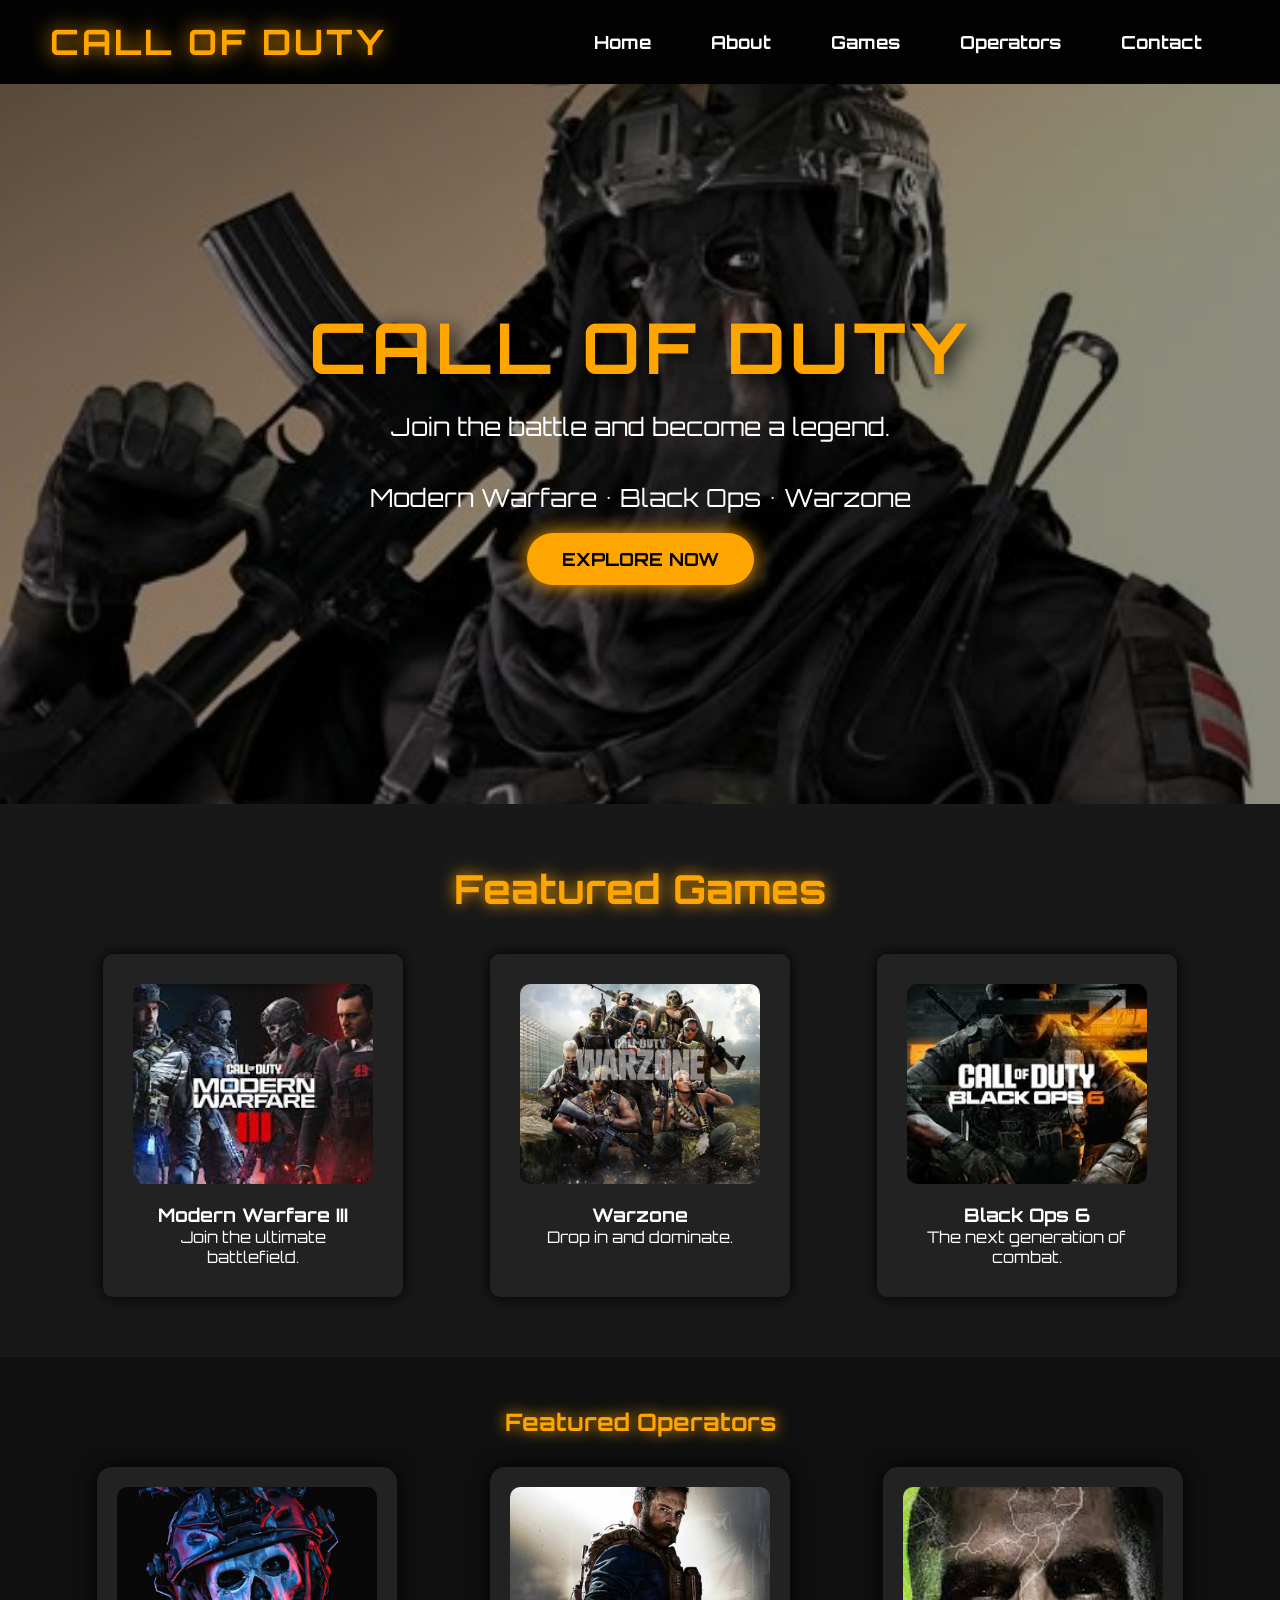
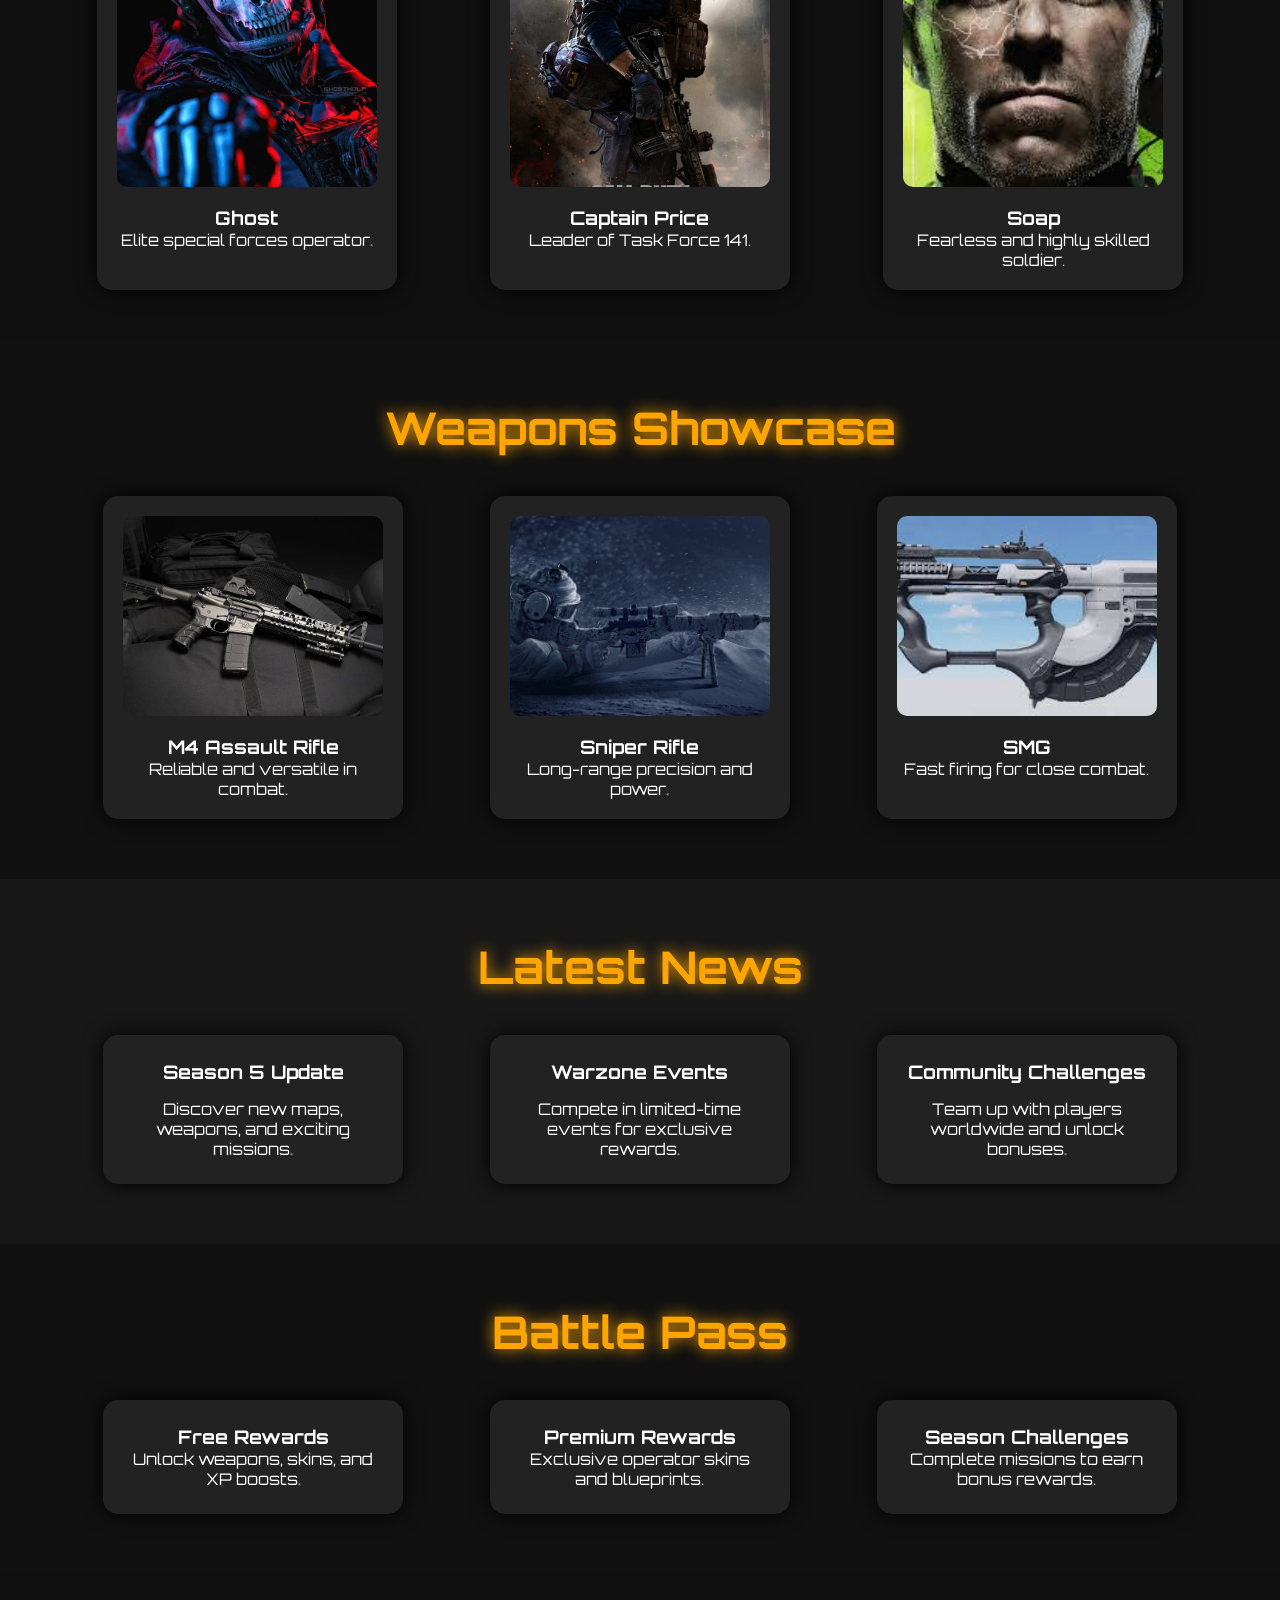
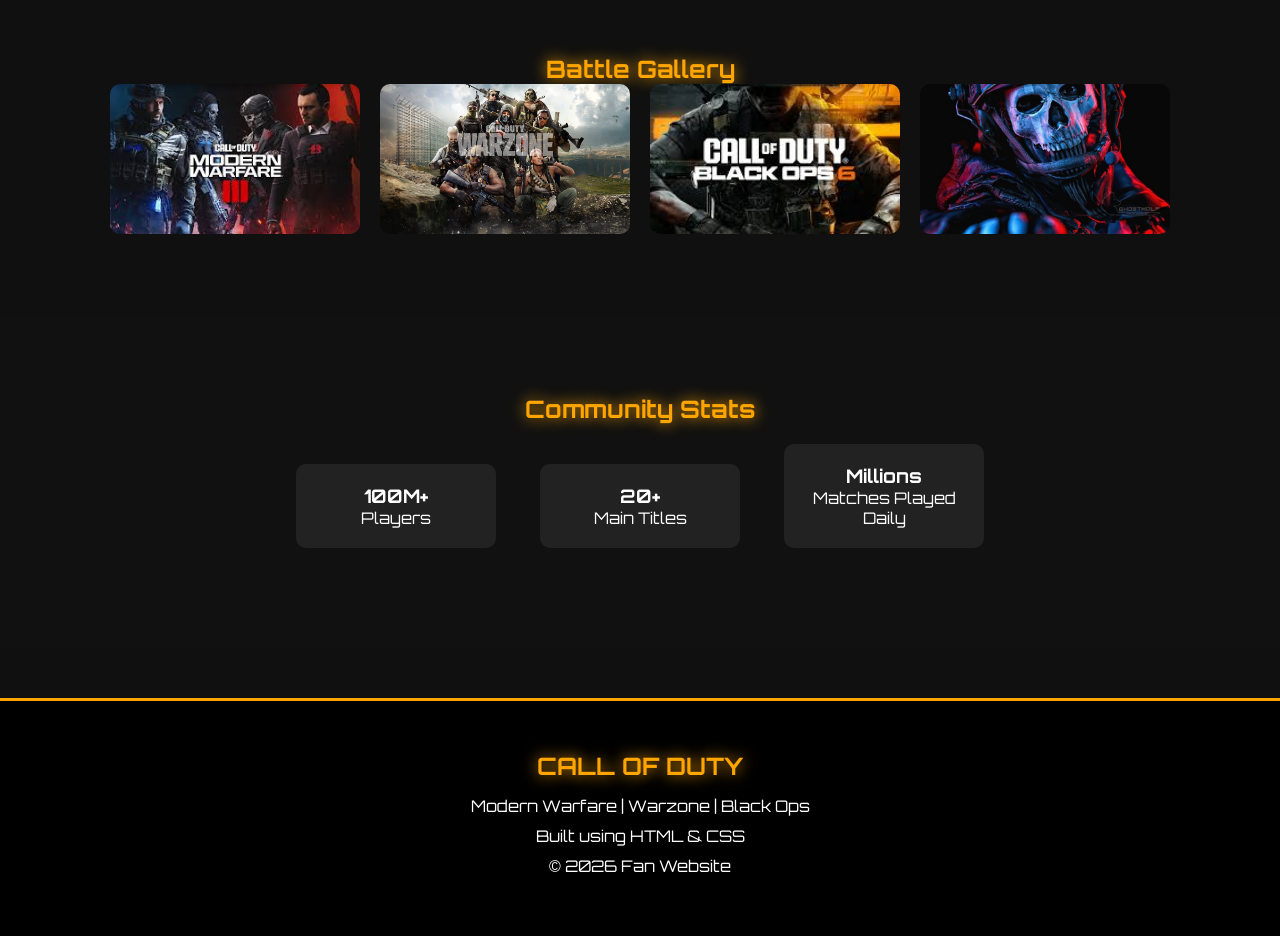
==== index.html @ a901c424 "First commit" ====
<!DOCTYPE html>
<html lang="en">

<head>

<meta charset="UTF-8">

<meta name="viewport" content="width=device-width, initial-scale=1.0">

<title>Call of Duty</title>

<link rel="stylesheet" href="css/style.css">

<link rel="icon" href="images/favicon.png">

<link href="https://fonts.googleapis.com/css2?family=Orbitron:wght@400;700&display=swap" rel="stylesheet">

</head>

<body>

<header>

<div class="logo">

<h1>CALL OF DUTY</h1>

</div>

<nav>

<a href="index.html">Home</a>

<a href="about.html">About</a>

<a href="games.html">Games</a>

<a href="operators.html">Operators</a>

<a href="contact.html">Contact</a>

</nav>

</header>

<section class="hero">

    <h2>CALL OF DUTY</h2>

<p>

Join the battle and become a legend.

</p>

<p>

Modern Warfare • Black Ops • Warzone

</p>

<a href="games.html">

<button>

EXPLORE NOW

</button>

</a>

</section>

<section class="cards">

<h2>Featured Games</h2>

<div class="container">

    <div class="card">

<img src="images/mw3.jpg" alt="Modern Warfare III">

<h3>Modern Warfare III</h3>

<p>Join the ultimate battlefield.</p>

</div>

<div class="card">

<img src="images/warzone.jpg" alt="Warzone">

<h3>Warzone</h3>

<p>Drop in and dominate.</p>

</div>

<div class="card">

<img src="images/bo6.jpg" alt="Black Ops 6">

<h3>Black Ops 6</h3>

<p>The next generation of combat.</p>

</div>

</div>

</section>
<section class="operators">

    <h2>Featured Operators</h2>

    <div class="operator-container">

        <div class="operator-card">
            <img src="images/ghost.jpg" alt="ghost">
            <h3>Ghost</h3>
            <p>Elite special forces operator.</p>
        </div>

        <div class="operator-card">
            
              <img src="images/price.jpg" alt="Captain Price">
            <h3>Captain Price</h3>
            <p>Leader of Task Force 141.</p>
        </div>

        <div class="operator-card">
            <img src="images/soap.jpg" alt="Soap">
            <h3>Soap</h3>
            <p>Fearless and highly skilled soldier.</p>
        </div>

    </div>

</section>

<section class="weapons">

    <h2>Weapons Showcase</h2>

    <div class="weapon-container">

        <div class="weapon-card">

            <img src="images/m4.jpg" alt="M4 Rifle">

            <h3>M4 Assault Rifle</h3>

            <p>Reliable and versatile in combat.</p>

        </div>

        <div class="weapon-card">

            <img src="images/sniper.jpg" alt="Sniper Rifle">

            <h3>Sniper Rifle</h3>

            <p>Long-range precision and power.</p>

        </div>

        <div class="weapon-card">

            <img src="images/smg.jpg" alt="SMG">

            <h3>SMG</h3>

            <p>Fast firing for close combat.</p>

        </div>

    </div>

</section>


<section class="news">

    <h2>Latest News</h2>

    <div class="news-container">

        <div class="news-card">

            <h3>Season 5 Update</h3>

            <p>Discover new maps, weapons, and exciting missions.</p>

        </div>

        <div class="news-card">

            <h3>Warzone Events</h3>

            <p>Compete in limited-time events for exclusive rewards.</p>

        </div>

        <div class="news-card">

            <h3>Community Challenges</h3>

            <p>Team up with players worldwide and unlock bonuses.</p>

        </div>

    </div>

</section>

<section class="battlepass">

    <h2>Battle Pass</h2>

    <div class="battle-container">

        <div class="battle-card">
            <h3>Free Rewards</h3>
            <p>Unlock weapons, skins, and XP boosts.</p>
        </div>

        <div class="battle-card">
            <h3>Premium Rewards</h3>
            <p>Exclusive operator skins and blueprints.</p>
        </div>

        <div class="battle-card">
            <h3>Season Challenges</h3>
            <p>Complete missions to earn bonus rewards.</p>
        </div>

    </div>

</section>

<section class="gallery">

<h2>Battle Gallery</h2>

<div class="gallery-container">

<img src="images/mw3.jpg">

<img src="images/warzone.jpg">

<img src="images/bo6.jpg">

<img src="images/ghost.jpg">

</div>

</section>

<section class="stats">

<h2>Community Stats</h2>

<div class="stat-box">

<h3>100M+</h3>

<p>Players</p>

</div>

<div class="stat-box">

<h3>20+</h3>

<p>Main Titles</p>

</div>

<div class="stat-box">

<h3>Millions</h3>

<p>Matches Played Daily</p>

</div>

</section>

<footer>

<h2>CALL OF DUTY</h2>

<p>Modern Warfare | Warzone | Black Ops</p>

<p>Built using HTML & CSS</p>

<p>© 2026 Fan Website</p>

</footer>

</body>

</html>
---- css/style.css ----
body{

background:#101010;

color:white;

}


*{
margin:0;
padding:0;
box-sizing:border-box;
font-family:'Orbitron',sans-serif;
}


header{

position:sticky;

top:0;

display:flex;

justify-content:space-between;

align-items:center;

padding:20px 50px;

background:rgba(0,0,0,0.85);

backdrop-filter:blur(5px);

z-index:1000;

}

.logo h1{

font-size:38px;

color:orange;

letter-spacing:4px;

text-shadow:0 0 20px orange;

}
nav a{

    text-decoration: none;
    color: white;
    margin: 0 10px;
    padding: 10px 18px;
    font-size: 18px;
    font-weight: bold;
    border-radius: 8px;
    transition: 0.3s;
    position: relative;

}

nav a:hover{

    background: orange;
    color: black;

}

nav a::after{

    content: "";
    position: absolute;
    left: 0;
    bottom: -5px;
    width: 0;
    height: 3px;
    background: orange;
    transition: 0.3s;

}

nav a:hover::after{

    width: 100%;

}



.hero{

height:80vh;

background:url("../images/hero.jpg");

background-size:cover;

background-position:center;

display:flex;

flex-direction:column;

justify-content:center;

align-items:center;

text-align:center;

}

.hero h2{

font-size:70px;

letter-spacing:5px;

text-shadow:5px 5px 20px black;

}

.hero p{

font-size:25px;

margin:20px;

}

button{

padding:15px 35px;

background:orange;

border:none;

border-radius:30px;

font-size:18px;

font-weight:bold;

cursor:pointer;

transition:.4s;

box-shadow:0 0 20px orange;

}

button:hover{

background:red;

color:white;

transform:scale(1.1);

box-shadow:0 0 40px red;

}



.cards{

padding:50px;

text-align:center;

}

.cards h2{

color:orange;

font-size:50px;

margin-bottom:50px;

}

.container{

display:flex;

justify-content:space-around;

}

.card{

background:#222;

padding:30px;

width:300px;

border-radius:10px;

transition:0.3s;

box-shadow:0 0 15px black;

}

.card:hover{

transform:translateY(-10px);

box-shadow:0 0 30px orange;

}

footer{

background:#000;

padding:60px;

text-align:center;

border-top:3px solid orange;

}

footer h2{

margin-bottom:20px;

color:orange;

}

footer p{

margin:10px;

}


.operators{

padding:50px;

text-align:center;

}

.operator-container{

display:flex;

justify-content:space-around;

margin-top:30px;

}

.operator-card{

background:#222;

width:300px;

padding:20px;

border-radius:10px;

transition:.4s;

box-shadow:0 0 15px black;

}

.operator-card img{

width:100%;

border-radius:10px;

}

.operator-card:hover{

transform:translateY(-10px);

background:#333;

}
.card img{

width:100%;

height:200px;

object-fit:cover;

border-radius:10px;

margin-bottom:15px;

}
.cards{

padding:60px;

background:#181818;

text-align:center;

}
.cards h2{

font-size:40px;

color:orange;

margin-bottom:40px;

}
nav a{

transition:.3s;

}

nav a:hover{

background:orange;

color:black;

padding:10px;

border-radius:5px;

}

.weapons{

padding:60px;

background:#111;

text-align:center;

}

.weapons h2{

font-size:45px;

color:orange;

margin-bottom:40px;

}

.weapon-container{

display:flex;

justify-content:space-around;

}

.weapon-card{

width:300px;

background:#222;

padding:20px;

border-radius:15px;

box-shadow:0 0 20px black;

transition:.4s;

}

.weapon-card img{

width:100%;

height:200px;

object-fit:cover;

border-radius:10px;

margin-bottom:15px;

}

.weapon-card:hover{

transform:translateY(-10px);

box-shadow:0 0 30px orange;

}

.news{

padding:60px;

background:#181818;

text-align:center;

}

.news h2{

font-size:45px;

color:orange;

margin-bottom:40px;

}

.news-container{

display:flex;

justify-content:space-around;

}

.news-card{

width:300px;

background:#222;

padding:25px;

border-radius:15px;

box-shadow:0 0 20px black;

transition:.4s;

}

.news-card:hover{

transform:translateY(-10px);

box-shadow:0 0 30px orange;

}

.news-card h3{

margin-bottom:15px;

}

.battlepass{

padding:60px;

background:#111;

text-align:center;

}

.battlepass h2{

font-size:45px;

color:orange;

margin-bottom:40px;

}

.battle-container{

display:flex;

justify-content:space-around;

}

.battle-card{

width:300px;

background:#222;

padding:25px;

border-radius:15px;

box-shadow:0 0 20px black;

transition:.4s;

}

.battle-card:hover{

transform:translateY(-10px);

box-shadow:0 0 30px orange;

}

.logo h1{

color:orange;

letter-spacing:3px;

font-size:35px;

}

.hero{

position:relative;

}

.hero::before{

content:"";

position:absolute;

top:0;

left:0;

width:100%;

height:100%;

background:rgba(0,0,0,.45);

}

.hero>*{

position:relative;

z-index:1;

}

footer{

background:black;

text-align:center;

padding:50px;

margin-top:50px;

}

footer h2{

color:orange;

margin-bottom:15px;

}

footer p{

margin:10px;

}

.game-banner{

height:70vh;

background:url("../images/hero.jpg");

background-size:cover;

background-position:center;

display:flex;

flex-direction:column;

justify-content:center;

align-items:center;

text-align:center;

}

.game-banner h2{

font-size:60px;

color:white;

}

.game-banner p{

font-size:25px;

margin-top:20px;

}

.game-list{

padding:60px;

text-align:center;

}

.game-list h2{

font-size:45px;

color:orange;

margin-bottom:40px;

}

.game-container{

display:flex;

flex-wrap:wrap;

justify-content:center;

gap:30px;

}

.game-card{

width:320px;

background:#222;

padding:20px;

border-radius:15px;

transition:.4s;

box-shadow:0 0 20px black;

}

.game-card img{

width:100%;

height:200px;

object-fit:cover;

border-radius:10px;

margin-bottom:15px;

}

.game-card:hover{

transform:translateY(-10px);

box-shadow:0 0 30px orange;

}

.game-card h4{

color:orange;

margin:10px;

}

.game-card p{

line-height:1.6;

}


.operator-banner{

height:70vh;

background:url("../images/hero.jpg");

background-size:cover;

background-position:center;

display:flex;

flex-direction:column;

justify-content:center;

align-items:center;

text-align:center;

}

.operator-grid{

display:flex;

flex-wrap:wrap;

justify-content:center;

gap:30px;

padding:50px;

}

.operator-card{

width:300px;

background:#222;

padding:20px;

border-radius:15px;

box-shadow:0 0 20px black;

transition:.4s;

}

.operator-card img{

width:100%;

height:300px;

object-fit:cover;

border-radius:10px;

margin-bottom:15px;

}

.operator-card:hover{

transform:translateY(-10px);

box-shadow:0 0 30px orange;

}


.about-banner{

height:70vh;

background:url("../images/hero.jpg");

background-size:cover;

background-position:center;

display:flex;

flex-direction:column;

justify-content:center;

align-items:center;

text-align:center;

}

.about-content{

padding:60px;

text-align:center;

background:#181818;

}

.about-content h2{

color:orange;

margin-bottom:20px;

}

.about-content p{

line-height:1.8;

margin-bottom:20px;

}

.timeline{

padding:60px;

text-align:center;

background:#111;

}

.timeline h2{

color:orange;

margin-bottom:30px;

}

.timeline-card{

background:#222;

padding:20px;

margin:20px auto;

max-width:600px;

border-radius:10px;

box-shadow:0 0 15px black;

transition:.3s;

}

.timeline-card:hover{

transform:scale(1.03);

box-shadow:0 0 20px orange;

}


.contact-banner{

height:70vh;

background:url("../images/hero.jpg");

background-size:cover;

background-position:center;

display:flex;

flex-direction:column;

justify-content:center;

align-items:center;

text-align:center;

}

.contact-section{

padding:60px;

background:#181818;

text-align:center;

}

.contact-section h2{

color:orange;

margin-bottom:30px;

}

form{

max-width:700px;

margin:auto;

display:flex;

flex-direction:column;

}

label{

margin-top:15px;

margin-bottom:5px;

text-align:left;

}

input,textarea{

padding:15px;

border:none;

border-radius:10px;

margin-bottom:15px;

font-size:16px;

}

form button{

margin-top:20px;

}


html{

scroll-behavior:smooth;

}

section{

padding:80px 50px;

}

h2{

color:orange;

text-shadow:0 0 15px orange;

}

.gallery{

text-align:center;

}

.gallery-container{

display:flex;

justify-content:center;

gap:20px;

flex-wrap:wrap;

}

.gallery-container img{

width:250px;

height:150px;

object-fit:cover;

border-radius:10px;

transition:.3s;

}

.gallery-container img:hover{

transform:scale(1.05);

}

.stats{

text-align:center;

background:#111;

}

.stat-box{

display:inline-block;

margin:20px;

padding:20px;

background:#222;

border-radius:10px;

width:200px;

}
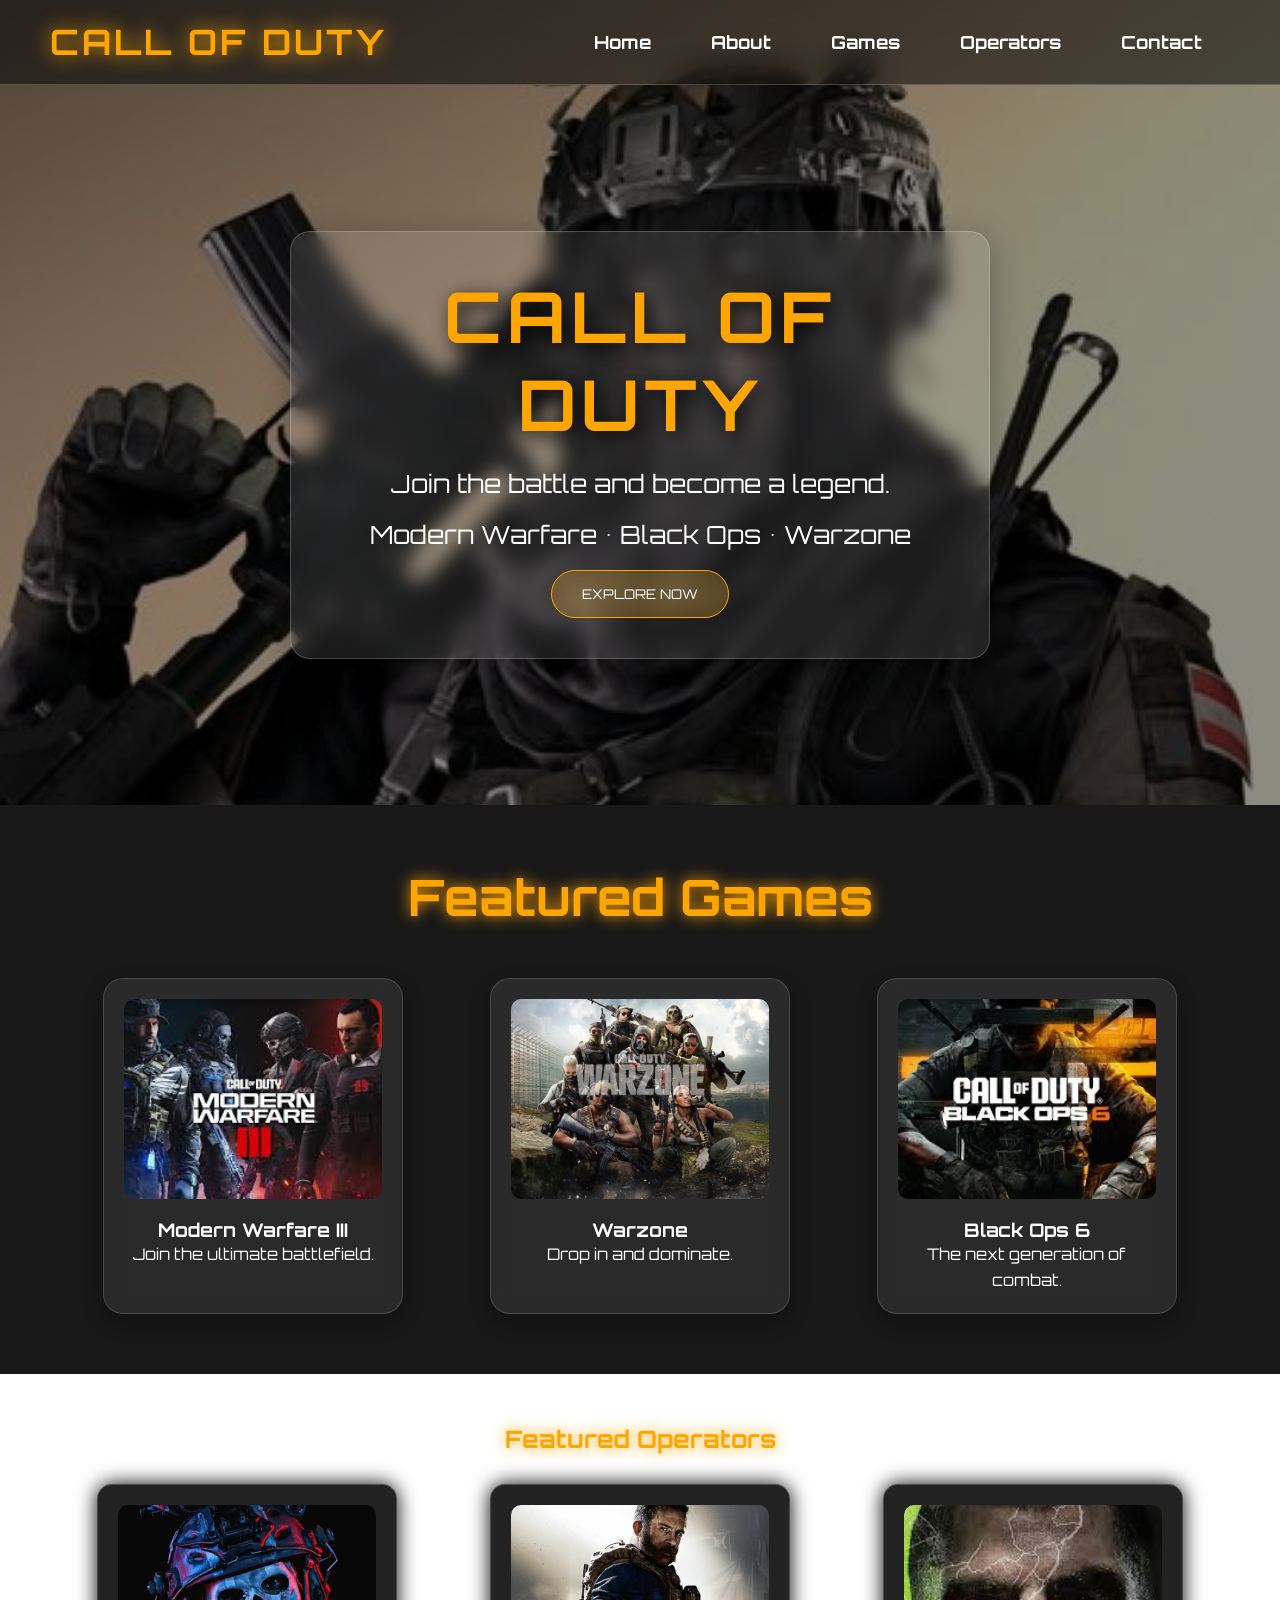
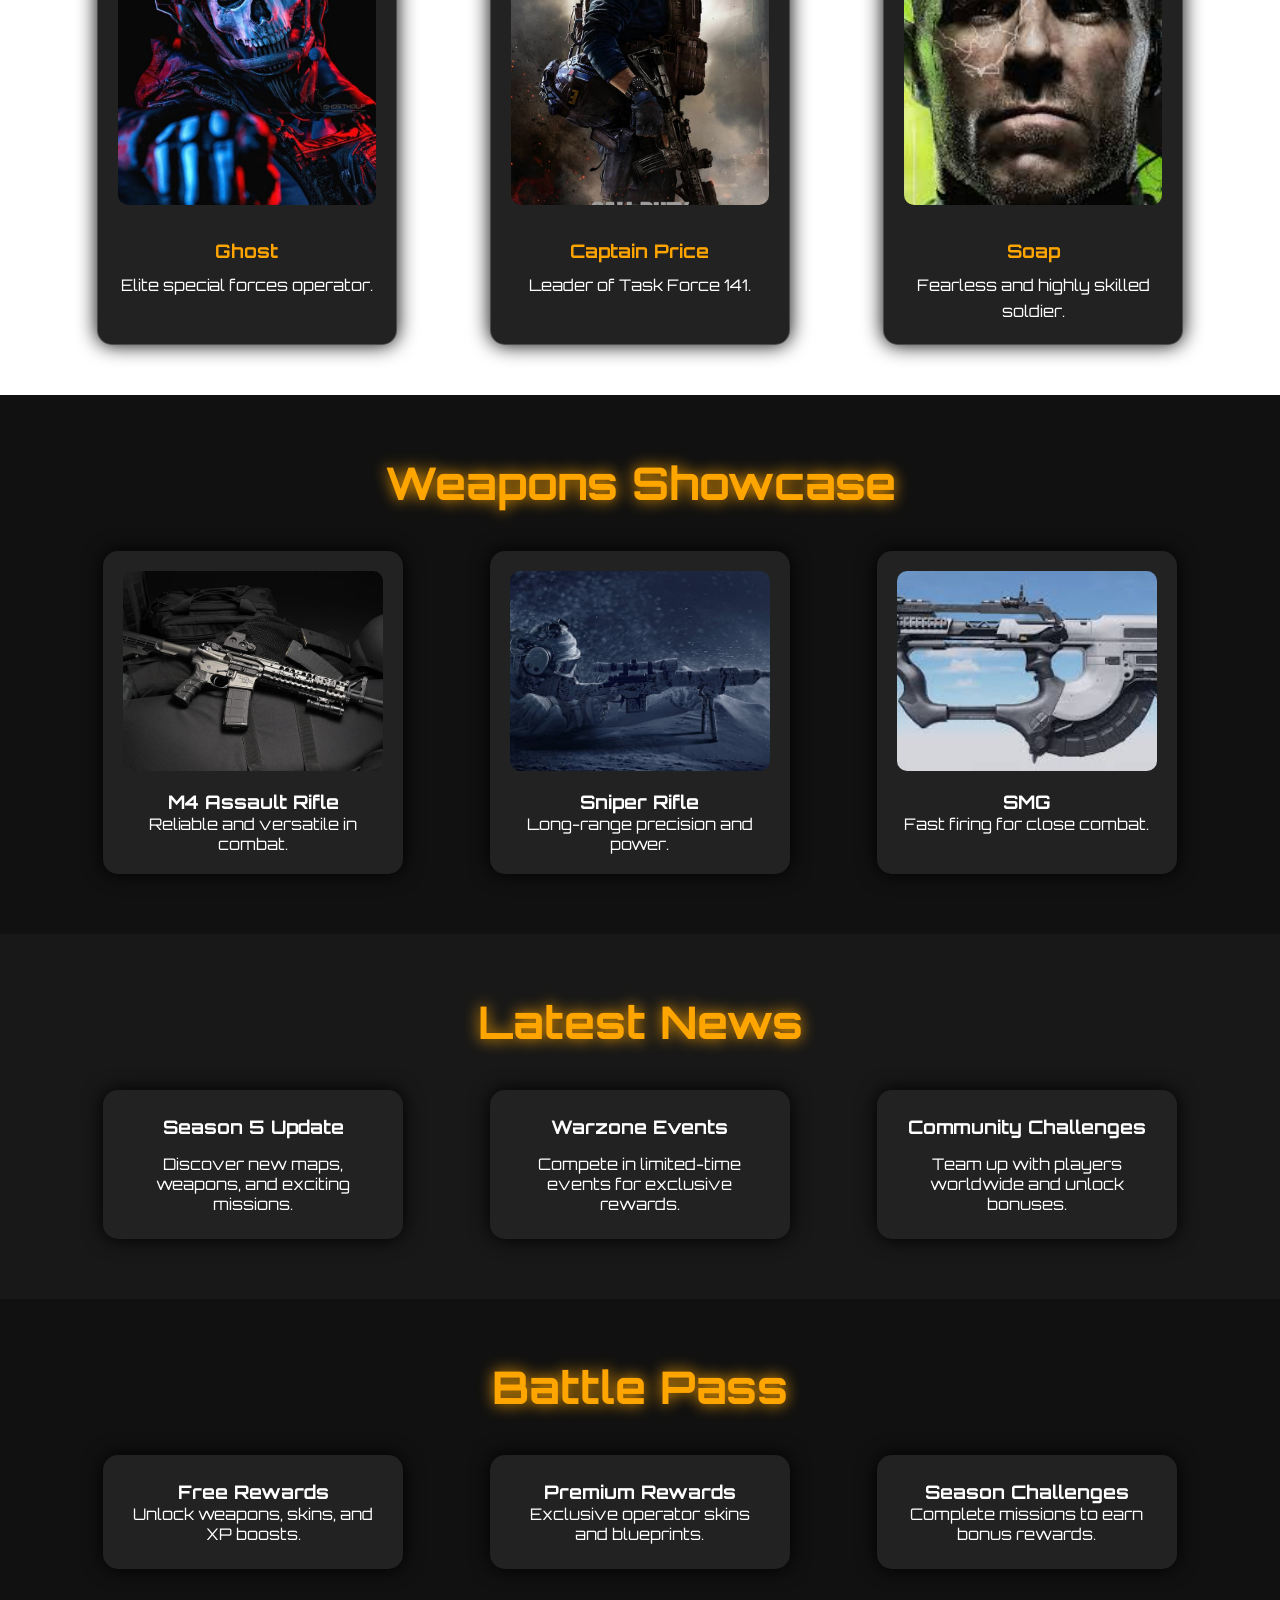
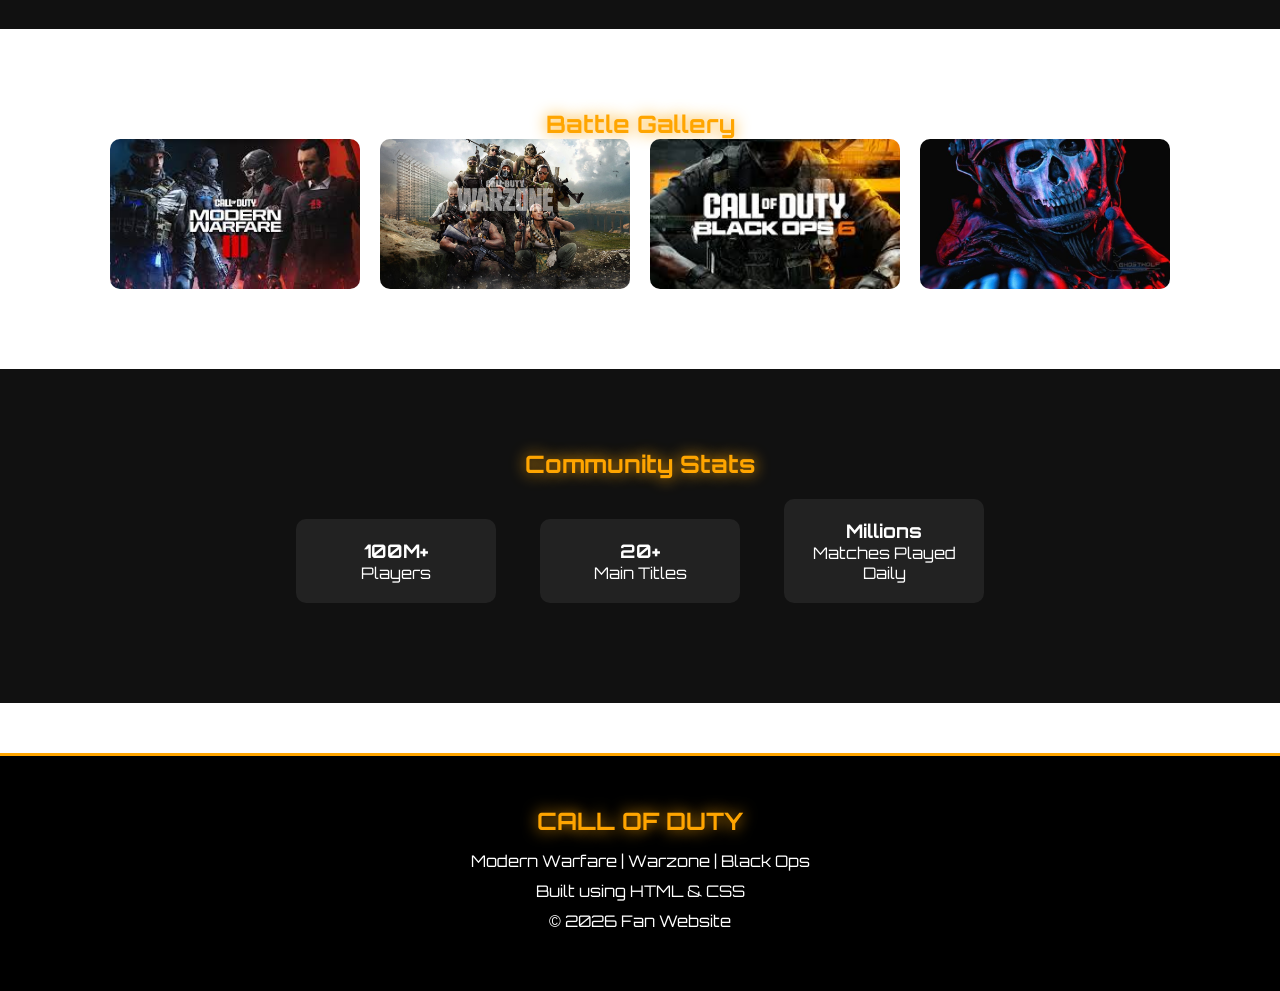
==== commit 8b180e0e: "glass effect" ====
--- a/index.html
+++ b/index.html
@@ -45,29 +45,27 @@
 
 <section class="hero">
 
-    <h2>CALL OF DUTY</h2>
-
-<p>
-
-Join the battle and become a legend.
-
-</p>
-
-<p>
-
-Modern Warfare • Black Ops • Warzone
-
-</p>
-
-<a href="games.html">
-
-<button>
-
-EXPLORE NOW
-
-</button>
-
-</a>
+    <div class="hero-content glass">
+
+        <h2>CALL OF DUTY</h2>
+
+        <p>
+        Join the battle and become a legend.
+        </p>
+
+        <p>
+        Modern Warfare • Black Ops • Warzone
+        </p>
+
+        <a href="games.html">
+
+            <button>
+            EXPLORE NOW
+            </button>
+
+        </a>
+
+    </div>
 
 </section>
 
@@ -77,7 +75,7 @@
 
 <div class="container">
 
-    <div class="card">
+    <div class="game-card">
 
 <img src="images/mw3.jpg" alt="Modern Warfare III">
 
@@ -87,7 +85,7 @@
 
 </div>
 
-<div class="card">
+<div class="game-card">
 
 <img src="images/warzone.jpg" alt="Warzone">
 
@@ -97,7 +95,7 @@
 
 </div>
 
-<div class="card">
+<div class="game-card">
 
 <img src="images/bo6.jpg" alt="Black Ops 6">
 
--- a/css/style.css
+++ b/css/style.css
@@ -1,11 +1,18 @@
 body{
 
-background:#101010;
+background:
+
+linear-gradient(rgba(0,0,0,.6),rgba(0,0,0,.6)),
+
+url("../images/hero.jpg");
+
+background-size:cover;
+
+background-attachment:fixed;
 
 color:white;
 
 }
-
 
 *{
 margin:0;
@@ -17,23 +24,27 @@
 
 header{
 
-position:sticky;
-
-top:0;
-
-display:flex;
-
-justify-content:space-between;
-
-align-items:center;
-
-padding:20px 50px;
-
-background:rgba(0,0,0,0.85);
-
-backdrop-filter:blur(5px);
-
-z-index:1000;
+position: sticky;
+
+top: 0;
+
+display: flex;
+
+justify-content: space-between;
+
+align-items: center;
+
+padding: 20px 50px;
+
+background: rgba(20,20,20,0.4);
+
+backdrop-filter: blur(15px);
+
+-webkit-backdrop-filter: blur(15px);
+
+border-bottom: 1px solid rgba(255,255,255,0.2);
+
+z-index: 1000;
 
 }
 
@@ -132,909 +143,967 @@
 
 button{
 
-padding:15px 35px;
+background:rgba(255,165,0,.2);
+
+backdrop-filter:blur(10px);
+
+border:1px solid orange;
+
+color:white;
+
+padding:15px 30px;
+
+border-radius:30px;
+
+cursor:pointer;
+
+transition:.3s;
+
+}
+
+button:hover{
 
 background:orange;
 
+color:black;
+
+}
+
+
+
+
+
+.cards{
+
+padding:50px;
+
+text-align:center;
+
+}
+
+.cards h2{
+
+color:orange;
+
+font-size:50px;
+
+margin-bottom:50px;
+
+}
+
+.container{
+
+display:flex;
+
+justify-content:space-around;
+
+}
+
+.card{
+
+background:#222;
+
+padding:30px;
+
+width:300px;
+
+border-radius:10px;
+
+transition:0.3s;
+
+box-shadow:0 0 15px black;
+
+}
+
+.card:hover{
+
+transform:translateY(-10px);
+
+box-shadow:0 0 30px orange;
+
+}
+
+footer{
+
+background:#000;
+
+padding:60px;
+
+text-align:center;
+
+border-top:3px solid orange;
+
+}
+
+footer h2{
+
+margin-bottom:20px;
+
+color:orange;
+
+}
+
+footer p{
+
+margin:10px;
+
+}
+
+
+.operators{
+
+padding:50px;
+
+text-align:center;
+
+}
+
+.operator-container{
+
+display:flex;
+
+justify-content:space-around;
+
+margin-top:30px;
+
+}
+
+.operator-card{
+
+    background: rgba(255,255,255,0.08);
+
+    backdrop-filter: blur(10px);
+
+    -webkit-backdrop-filter: blur(10px);
+
+    width: 300px;
+
+    padding: 20px;
+
+    border-radius: 20px;
+
+    border: 1px solid rgba(255,255,255,0.2);
+
+    transition: .4s;
+
+    box-shadow: 0 8px 32px rgba(0,0,0,0.3);
+
+}
+
+.operator-card img{
+
+width:100%;
+
+border-radius:10px;
+
+}
+
+.operator-card:hover{
+
+    transform: translateY(-10px);
+
+    box-shadow: 0 0 25px orange;
+
+}
+
+
+.operator-card img{
+
+    width: 100%;
+
+    height: 250px;
+
+    object-fit: cover;
+
+    border-radius: 15px;
+
+}
+.cards{
+
+padding:60px;
+
+background:#181818;
+
+text-align:center;
+
+}
+.operator-card h3{
+
+    margin-top: 15px;
+
+    color: orange;
+
+}
+
+.operator-card p{
+
+    margin-top: 10px;
+
+    line-height: 1.6;
+
+}
+nav a{
+
+transition:.3s;
+
+}
+
+nav a:hover{
+
+background:orange;
+
+color:black;
+
+padding:10px;
+
+border-radius:5px;
+
+}
+
+.weapons{
+
+padding:60px;
+
+background:#111;
+
+text-align:center;
+
+}
+
+.weapons h2{
+
+font-size:45px;
+
+color:orange;
+
+margin-bottom:40px;
+
+}
+
+.weapon-container{
+
+display:flex;
+
+justify-content:space-around;
+
+}
+
+.weapon-card{
+
+width:300px;
+
+background:#222;
+
+padding:20px;
+
+border-radius:15px;
+
+box-shadow:0 0 20px black;
+
+transition:.4s;
+
+}
+
+.weapon-card img{
+
+width:100%;
+
+height:200px;
+
+object-fit:cover;
+
+border-radius:10px;
+
+margin-bottom:15px;
+
+}
+
+.weapon-card:hover{
+
+transform:translateY(-10px);
+
+box-shadow:0 0 30px orange;
+
+}
+
+.news{
+
+padding:60px;
+
+background:#181818;
+
+text-align:center;
+
+}
+
+.news h2{
+
+font-size:45px;
+
+color:orange;
+
+margin-bottom:40px;
+
+}
+
+.news-container{
+
+display:flex;
+
+justify-content:space-around;
+
+}
+
+.news-card{
+
+width:300px;
+
+background:#222;
+
+padding:25px;
+
+border-radius:15px;
+
+box-shadow:0 0 20px black;
+
+transition:.4s;
+
+}
+
+.news-card:hover{
+
+transform:translateY(-10px);
+
+box-shadow:0 0 30px orange;
+
+}
+
+.news-card h3{
+
+margin-bottom:15px;
+
+}
+
+.battlepass{
+
+padding:60px;
+
+background:#111;
+
+text-align:center;
+
+}
+
+.battlepass h2{
+
+font-size:45px;
+
+color:orange;
+
+margin-bottom:40px;
+
+}
+
+.battle-container{
+
+display:flex;
+
+justify-content:space-around;
+
+}
+
+.battle-card{
+
+width:300px;
+
+background:#222;
+
+padding:25px;
+
+border-radius:15px;
+
+box-shadow:0 0 20px black;
+
+transition:.4s;
+
+}
+
+.battle-card:hover{
+
+transform:translateY(-10px);
+
+box-shadow:0 0 30px orange;
+
+}
+
+.logo h1{
+
+color:orange;
+
+letter-spacing:3px;
+
+font-size:35px;
+
+}
+
+.hero{
+
+position:relative;
+
+}
+
+.hero::before{
+
+content:"";
+
+position:absolute;
+
+top:0;
+
+left:0;
+
+width:100%;
+
+height:100%;
+
+background:rgba(0,0,0,.45);
+
+}
+
+.hero>*{
+
+position:relative;
+
+z-index:1;
+
+}
+
+footer{
+
+background:black;
+
+text-align:center;
+
+padding:50px;
+
+margin-top:50px;
+
+}
+
+footer h2{
+
+color:orange;
+
+margin-bottom:15px;
+
+}
+
+footer p{
+
+margin:10px;
+
+}
+
+.game-banner{
+
+height:70vh;
+
+background:url("../images/hero.jpg");
+
+background-size:cover;
+
+background-position:center;
+
+display:flex;
+
+flex-direction:column;
+
+justify-content:center;
+
+align-items:center;
+
+text-align:center;
+
+}
+
+.game-banner h2{
+
+font-size:60px;
+
+color:white;
+
+}
+
+.game-banner p{
+
+font-size:25px;
+
+margin-top:20px;
+
+}
+
+.game-list{
+
+padding:60px;
+
+text-align:center;
+
+}
+
+.game-list h2{
+
+font-size:45px;
+
+color:orange;
+
+margin-bottom:40px;
+
+}
+
+.game-container{
+
+display:flex;
+
+flex-wrap:wrap;
+
+justify-content:center;
+
+gap:30px;
+
+}
+
+.game-card{
+
+    background: rgba(255,255,255,0.08);
+
+    backdrop-filter: blur(10px);
+
+    -webkit-backdrop-filter: blur(10px);
+
+    border: 1px solid rgba(255,255,255,0.15);
+
+    width: 300px;
+
+    padding: 20px;
+
+    border-radius: 20px;
+
+    overflow: hidden;
+
+    transition: .4s;
+
+    box-shadow: 0 8px 20px rgba(0,0,0,.3);
+
+}
+.game-card img{
+
+width:100%;
+
+height:200px;
+
+object-fit:cover;
+
+border-radius:10px;
+
+margin-bottom:15px;
+
+}
+
+.game-card:hover{
+
+transform:translateY(-10px);
+
+box-shadow:0 0 30px orange;
+
+}
+
+.game-card h4{
+
+color:orange;
+
+margin:10px;
+
+}
+
+.game-card p{
+
+line-height:1.6;
+
+}
+
+
+.operator-banner{
+
+height:70vh;
+
+background:url("../images/hero.jpg");
+
+background-size:cover;
+
+background-position:center;
+
+display:flex;
+
+flex-direction:column;
+
+justify-content:center;
+
+align-items:center;
+
+text-align:center;
+
+}
+
+.operator-grid{
+
+display:flex;
+
+flex-wrap:wrap;
+
+justify-content:center;
+
+gap:30px;
+
+padding:50px;
+
+}
+
+.operator-card{
+
+width:300px;
+
+background:#222;
+
+padding:20px;
+
+border-radius:15px;
+
+box-shadow:0 0 20px black;
+
+transition:.4s;
+
+}
+
+.operator-card img{
+
+width:100%;
+
+height:300px;
+
+object-fit:cover;
+
+border-radius:10px;
+
+margin-bottom:15px;
+
+}
+
+.operator-card:hover{
+
+transform:translateY(-10px);
+
+box-shadow:0 0 30px orange;
+
+}
+
+
+.about-banner{
+
+height:70vh;
+
+background:url("../images/hero.jpg");
+
+background-size:cover;
+
+background-position:center;
+
+display:flex;
+
+flex-direction:column;
+
+justify-content:center;
+
+align-items:center;
+
+text-align:center;
+
+}
+
+.about-content{
+
+padding:60px;
+
+text-align:center;
+
+background:#181818;
+
+}
+
+.about-content h2{
+
+color:orange;
+
+margin-bottom:20px;
+
+}
+
+.about-content p{
+
+line-height:1.8;
+
+margin-bottom:20px;
+
+}
+
+.timeline{
+
+padding:60px;
+
+text-align:center;
+
+background:#111;
+
+}
+
+.timeline h2{
+
+color:orange;
+
+margin-bottom:30px;
+
+}
+
+.timeline-card{
+
+background:#222;
+
+padding:20px;
+
+margin:20px auto;
+
+max-width:600px;
+
+border-radius:10px;
+
+box-shadow:0 0 15px black;
+
+transition:.3s;
+
+}
+
+.timeline-card:hover{
+
+transform:scale(1.03);
+
+box-shadow:0 0 20px orange;
+
+}
+
+
+.contact-banner{
+
+height:70vh;
+
+background:url("../images/hero.jpg");
+
+background-size:cover;
+
+background-position:center;
+
+display:flex;
+
+flex-direction:column;
+
+justify-content:center;
+
+align-items:center;
+
+text-align:center;
+
+}
+
+.contact-section{
+
+padding:60px;
+
+background:#181818;
+
+text-align:center;
+
+}
+
+.contact-section h2{
+
+color:orange;
+
+margin-bottom:30px;
+
+}
+
+form{
+
+max-width:700px;
+
+margin:auto;
+
+display:flex;
+
+flex-direction:column;
+
+}
+
+label{
+
+margin-top:15px;
+
+margin-bottom:5px;
+
+text-align:left;
+
+}
+
+input,textarea{
+
+padding:15px;
+
 border:none;
 
-border-radius:30px;
-
-font-size:18px;
-
-font-weight:bold;
-
-cursor:pointer;
-
-transition:.4s;
-
-box-shadow:0 0 20px orange;
-
-}
-
-button:hover{
-
-background:red;
-
-color:white;
-
-transform:scale(1.1);
-
-box-shadow:0 0 40px red;
-
-}
-
-
-
-.cards{
-
-padding:50px;
-
-text-align:center;
-
-}
-
-.cards h2{
-
-color:orange;
-
-font-size:50px;
-
-margin-bottom:50px;
-
-}
-
-.container{
-
-display:flex;
-
-justify-content:space-around;
-
-}
-
-.card{
+border-radius:10px;
+
+margin-bottom:15px;
+
+font-size:16px;
+
+}
+
+form button{
+
+margin-top:20px;
+
+}
+
+
+html{
+
+scroll-behavior:smooth;
+
+}
+
+section{
+
+padding:80px 50px;
+
+}
+
+h2{
+
+color:orange;
+
+text-shadow:0 0 15px orange;
+
+}
+
+.gallery{
+
+text-align:center;
+
+}
+
+.gallery-container{
+
+display:flex;
+
+justify-content:center;
+
+gap:20px;
+
+flex-wrap:wrap;
+
+}
+
+.gallery-container img{
+
+width:250px;
+
+height:150px;
+
+object-fit:cover;
+
+border-radius:10px;
+
+transition:.3s;
+
+}
+
+.gallery-container img:hover{
+
+transform:scale(1.05);
+
+}
+
+.stats{
+
+text-align:center;
+
+background:#111;
+
+}
+
+.stat-box{
+
+display:inline-block;
+
+margin:20px;
+
+padding:20px;
 
 background:#222;
 
-padding:30px;
-
-width:300px;
-
 border-radius:10px;
 
-transition:0.3s;
-
-box-shadow:0 0 15px black;
-
-}
-
-.card:hover{
-
-transform:translateY(-10px);
-
-box-shadow:0 0 30px orange;
-
-}
-
-footer{
-
-background:#000;
-
-padding:60px;
-
-text-align:center;
-
-border-top:3px solid orange;
-
-}
-
-footer h2{
-
-margin-bottom:20px;
-
-color:orange;
-
-}
-
-footer p{
-
-margin:10px;
-
-}
-
-
-.operators{
-
-padding:50px;
-
-text-align:center;
-
-}
-
-.operator-container{
-
-display:flex;
-
-justify-content:space-around;
-
-margin-top:30px;
-
-}
-
-.operator-card{
-
-background:#222;
-
-width:300px;
-
-padding:20px;
-
-border-radius:10px;
-
-transition:.4s;
-
-box-shadow:0 0 15px black;
-
-}
-
-.operator-card img{
-
-width:100%;
-
-border-radius:10px;
-
-}
-
-.operator-card:hover{
-
-transform:translateY(-10px);
-
-background:#333;
-
-}
-.card img{
-
-width:100%;
-
-height:200px;
-
-object-fit:cover;
-
-border-radius:10px;
-
-margin-bottom:15px;
-
-}
-.cards{
-
-padding:60px;
-
-background:#181818;
-
-text-align:center;
-
-}
-.cards h2{
-
-font-size:40px;
-
-color:orange;
-
-margin-bottom:40px;
-
-}
-nav a{
-
-transition:.3s;
-
-}
-
-nav a:hover{
-
-background:orange;
-
-color:black;
-
-padding:10px;
-
-border-radius:5px;
-
-}
-
-.weapons{
-
-padding:60px;
-
-background:#111;
-
-text-align:center;
-
-}
-
-.weapons h2{
-
-font-size:45px;
-
-color:orange;
-
-margin-bottom:40px;
-
-}
-
-.weapon-container{
-
-display:flex;
-
-justify-content:space-around;
-
-}
-
-.weapon-card{
-
-width:300px;
-
-background:#222;
-
-padding:20px;
-
-border-radius:15px;
-
-box-shadow:0 0 20px black;
-
-transition:.4s;
-
-}
-
-.weapon-card img{
-
-width:100%;
-
-height:200px;
-
-object-fit:cover;
-
-border-radius:10px;
-
-margin-bottom:15px;
-
-}
-
-.weapon-card:hover{
-
-transform:translateY(-10px);
-
-box-shadow:0 0 30px orange;
-
-}
-
-.news{
-
-padding:60px;
-
-background:#181818;
-
-text-align:center;
-
-}
-
-.news h2{
-
-font-size:45px;
-
-color:orange;
-
-margin-bottom:40px;
-
-}
-
-.news-container{
-
-display:flex;
-
-justify-content:space-around;
-
-}
-
-.news-card{
-
-width:300px;
-
-background:#222;
-
-padding:25px;
-
-border-radius:15px;
-
-box-shadow:0 0 20px black;
-
-transition:.4s;
-
-}
-
-.news-card:hover{
-
-transform:translateY(-10px);
-
-box-shadow:0 0 30px orange;
-
-}
-
-.news-card h3{
-
-margin-bottom:15px;
-
-}
-
-.battlepass{
-
-padding:60px;
-
-background:#111;
-
-text-align:center;
-
-}
-
-.battlepass h2{
-
-font-size:45px;
-
-color:orange;
-
-margin-bottom:40px;
-
-}
-
-.battle-container{
-
-display:flex;
-
-justify-content:space-around;
-
-}
-
-.battle-card{
-
-width:300px;
-
-background:#222;
-
-padding:25px;
-
-border-radius:15px;
-
-box-shadow:0 0 20px black;
-
-transition:.4s;
-
-}
-
-.battle-card:hover{
-
-transform:translateY(-10px);
-
-box-shadow:0 0 30px orange;
-
-}
-
-.logo h1{
-
-color:orange;
-
-letter-spacing:3px;
-
-font-size:35px;
-
-}
-
-.hero{
-
-position:relative;
-
-}
-
-.hero::before{
-
-content:"";
-
-position:absolute;
-
-top:0;
-
-left:0;
-
-width:100%;
-
-height:100%;
-
-background:rgba(0,0,0,.45);
-
-}
-
-.hero>*{
-
-position:relative;
-
-z-index:1;
-
-}
-
-footer{
-
-background:black;
-
-text-align:center;
-
-padding:50px;
-
-margin-top:50px;
-
-}
-
-footer h2{
-
-color:orange;
-
-margin-bottom:15px;
-
-}
-
-footer p{
-
-margin:10px;
-
-}
-
-.game-banner{
-
-height:70vh;
-
-background:url("../images/hero.jpg");
-
-background-size:cover;
-
-background-position:center;
-
-display:flex;
-
-flex-direction:column;
-
-justify-content:center;
-
-align-items:center;
-
-text-align:center;
-
-}
-
-.game-banner h2{
-
-font-size:60px;
-
-color:white;
-
-}
-
-.game-banner p{
-
-font-size:25px;
-
-margin-top:20px;
-
-}
-
-.game-list{
-
-padding:60px;
-
-text-align:center;
-
-}
-
-.game-list h2{
-
-font-size:45px;
-
-color:orange;
-
-margin-bottom:40px;
-
-}
-
-.game-container{
-
-display:flex;
-
-flex-wrap:wrap;
-
-justify-content:center;
-
-gap:30px;
-
-}
-
-.game-card{
-
-width:320px;
-
-background:#222;
-
-padding:20px;
-
-border-radius:15px;
-
-transition:.4s;
-
-box-shadow:0 0 20px black;
-
-}
-
-.game-card img{
-
-width:100%;
-
-height:200px;
-
-object-fit:cover;
-
-border-radius:10px;
-
-margin-bottom:15px;
-
-}
-
-.game-card:hover{
-
-transform:translateY(-10px);
-
-box-shadow:0 0 30px orange;
-
-}
-
-.game-card h4{
-
-color:orange;
-
-margin:10px;
-
-}
-
-.game-card p{
-
-line-height:1.6;
-
-}
-
-
-.operator-banner{
-
-height:70vh;
-
-background:url("../images/hero.jpg");
-
-background-size:cover;
-
-background-position:center;
-
-display:flex;
-
-flex-direction:column;
-
-justify-content:center;
-
-align-items:center;
-
-text-align:center;
-
-}
-
-.operator-grid{
-
-display:flex;
-
-flex-wrap:wrap;
-
-justify-content:center;
-
-gap:30px;
-
-padding:50px;
-
-}
-
-.operator-card{
-
-width:300px;
-
-background:#222;
-
-padding:20px;
-
-border-radius:15px;
-
-box-shadow:0 0 20px black;
-
-transition:.4s;
-
-}
-
-.operator-card img{
-
-width:100%;
-
-height:300px;
-
-object-fit:cover;
-
-border-radius:10px;
-
-margin-bottom:15px;
-
-}
-
-.operator-card:hover{
-
-transform:translateY(-10px);
-
-box-shadow:0 0 30px orange;
-
-}
-
-
-.about-banner{
-
-height:70vh;
-
-background:url("../images/hero.jpg");
-
-background-size:cover;
-
-background-position:center;
-
-display:flex;
-
-flex-direction:column;
-
-justify-content:center;
-
-align-items:center;
-
-text-align:center;
-
-}
-
-.about-content{
-
-padding:60px;
-
-text-align:center;
-
-background:#181818;
-
-}
-
-.about-content h2{
-
-color:orange;
-
-margin-bottom:20px;
-
-}
-
-.about-content p{
-
-line-height:1.8;
-
-margin-bottom:20px;
-
-}
-
-.timeline{
-
-padding:60px;
-
-text-align:center;
-
-background:#111;
-
-}
-
-.timeline h2{
-
-color:orange;
-
-margin-bottom:30px;
-
-}
-
-.timeline-card{
-
-background:#222;
-
-padding:20px;
-
-margin:20px auto;
-
-max-width:600px;
-
-border-radius:10px;
-
-box-shadow:0 0 15px black;
-
-transition:.3s;
-
-}
-
-.timeline-card:hover{
-
-transform:scale(1.03);
-
-box-shadow:0 0 20px orange;
-
-}
-
-
-.contact-banner{
-
-height:70vh;
-
-background:url("../images/hero.jpg");
-
-background-size:cover;
-
-background-position:center;
-
-display:flex;
-
-flex-direction:column;
-
-justify-content:center;
-
-align-items:center;
-
-text-align:center;
-
-}
-
-.contact-section{
-
-padding:60px;
-
-background:#181818;
-
-text-align:center;
-
-}
-
-.contact-section h2{
-
-color:orange;
-
-margin-bottom:30px;
-
-}
+width:200px;
+
+}
+
+.glass{
+
+    background: rgba(255, 255, 255, 0.1);
+
+    backdrop-filter: blur(10px);
+
+    -webkit-backdrop-filter: blur(10px);
+
+    border: 1px solid rgba(255, 255, 255, 0.2);
+
+    border-radius: 20px;
+
+    box-shadow: 0 8px 32px rgba(0, 0, 0, 0.3);
+
+}
+
+.hero-content{
+
+max-width:700px;
+
+ margin:auto;
+
+ padding:40px;
+
+  text-align:center;
+
+}
+
 
 form{
 
-max-width:700px;
-
-margin:auto;
-
-display:flex;
-
-flex-direction:column;
-
-}
-
-label{
-
-margin-top:15px;
-
-margin-bottom:5px;
-
-text-align:left;
-
-}
-
-input,textarea{
-
-padding:15px;
-
-border:none;
-
-border-radius:10px;
-
-margin-bottom:15px;
-
-font-size:16px;
-
-}
-
-form button{
-
-margin-top:20px;
-
-}
-
-
-html{
-
-scroll-behavior:smooth;
-
-}
-
-section{
-
-padding:80px 50px;
-
-}
-
-h2{
-
-color:orange;
-
-text-shadow:0 0 15px orange;
-
-}
-
-.gallery{
-
-text-align:center;
-
-}
-
-.gallery-container{
-
-display:flex;
-
-justify-content:center;
-
-gap:20px;
-
-flex-wrap:wrap;
-
-}
-
-.gallery-container img{
-
-width:250px;
-
-height:150px;
-
-object-fit:cover;
-
-border-radius:10px;
-
-transition:.3s;
-
-}
-
-.gallery-container img:hover{
-
-transform:scale(1.05);
-
-}
-
-.stats{
-
-text-align:center;
-
-background:#111;
-
-}
-
-.stat-box{
-
-display:inline-block;
-
-margin:20px;
-
-padding:20px;
-
-background:#222;
-
-border-radius:10px;
-
-width:200px;
+background:rgba(255,255,255,.08);
+
+backdrop-filter:blur(15px);
+
+padding:40px;
+
+border-radius:20px;
+
+border:1px solid rgba(255,255,255,.2);
 
 }
